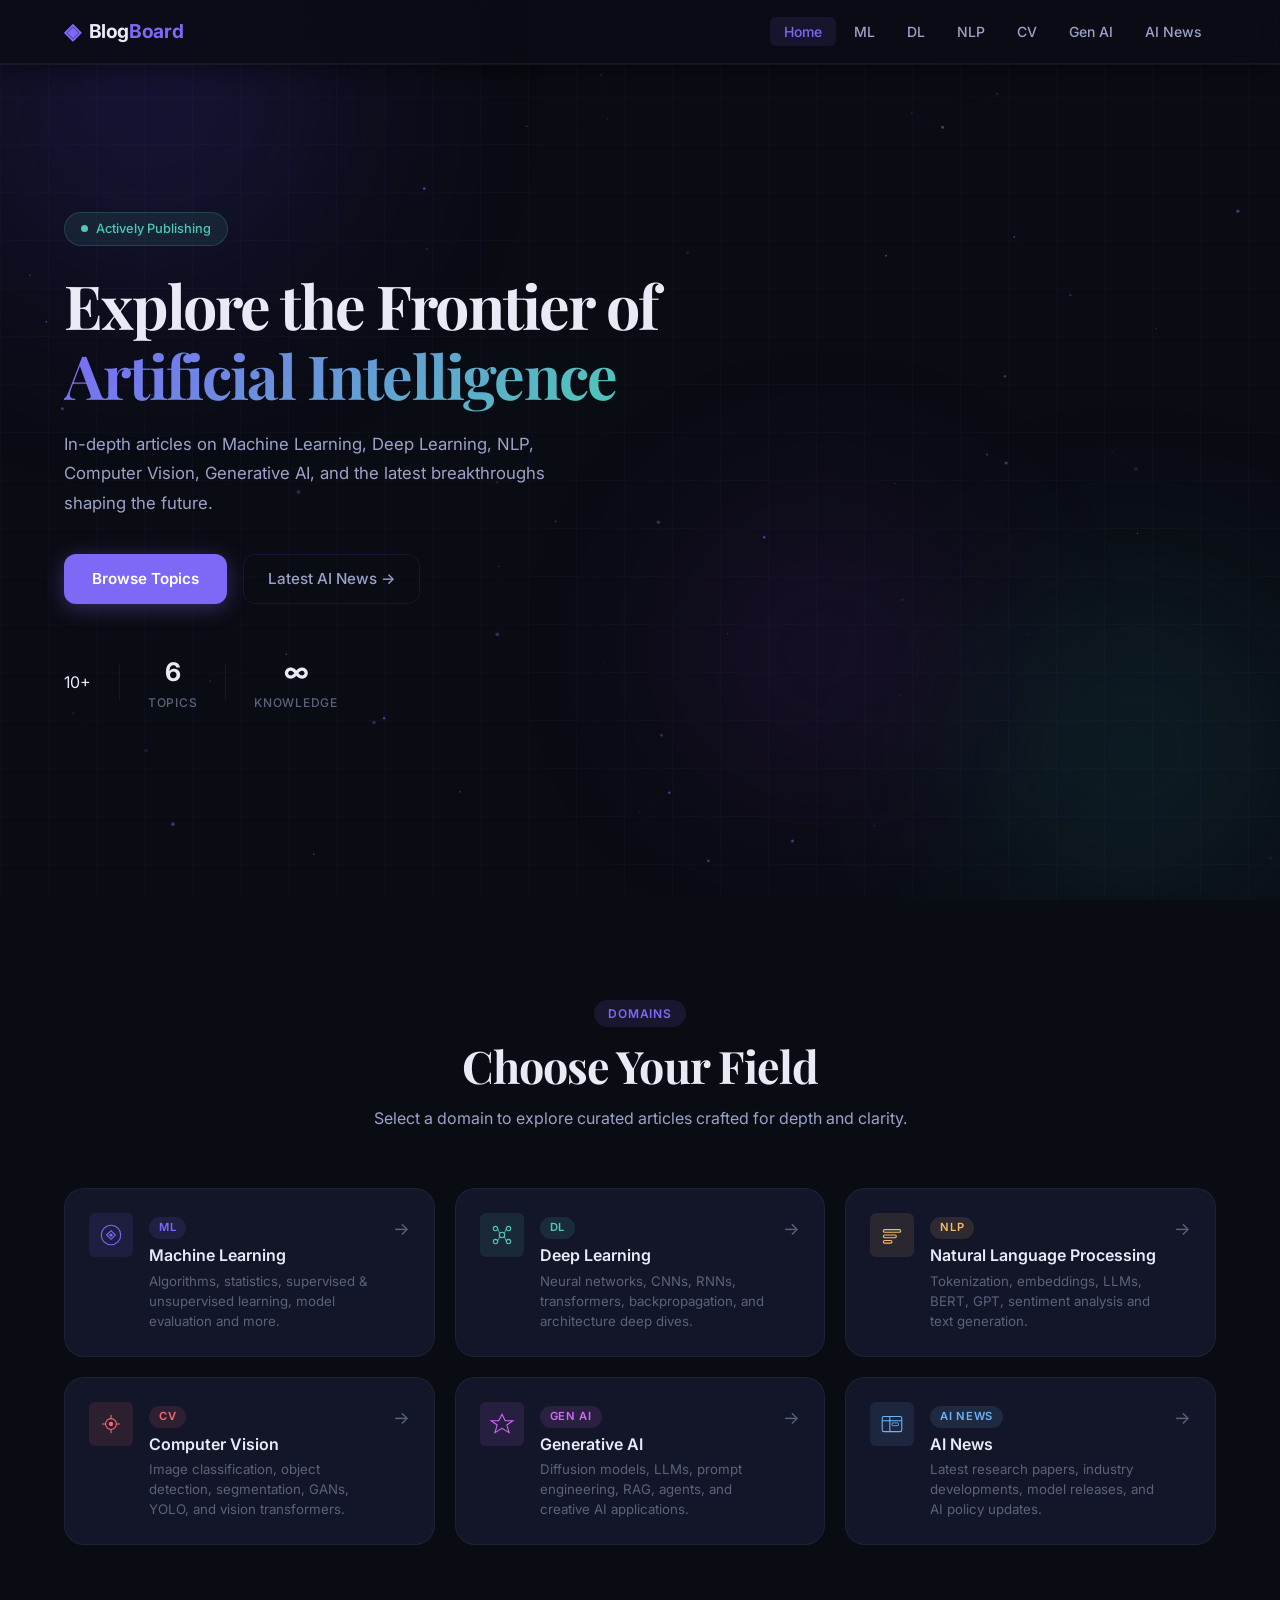
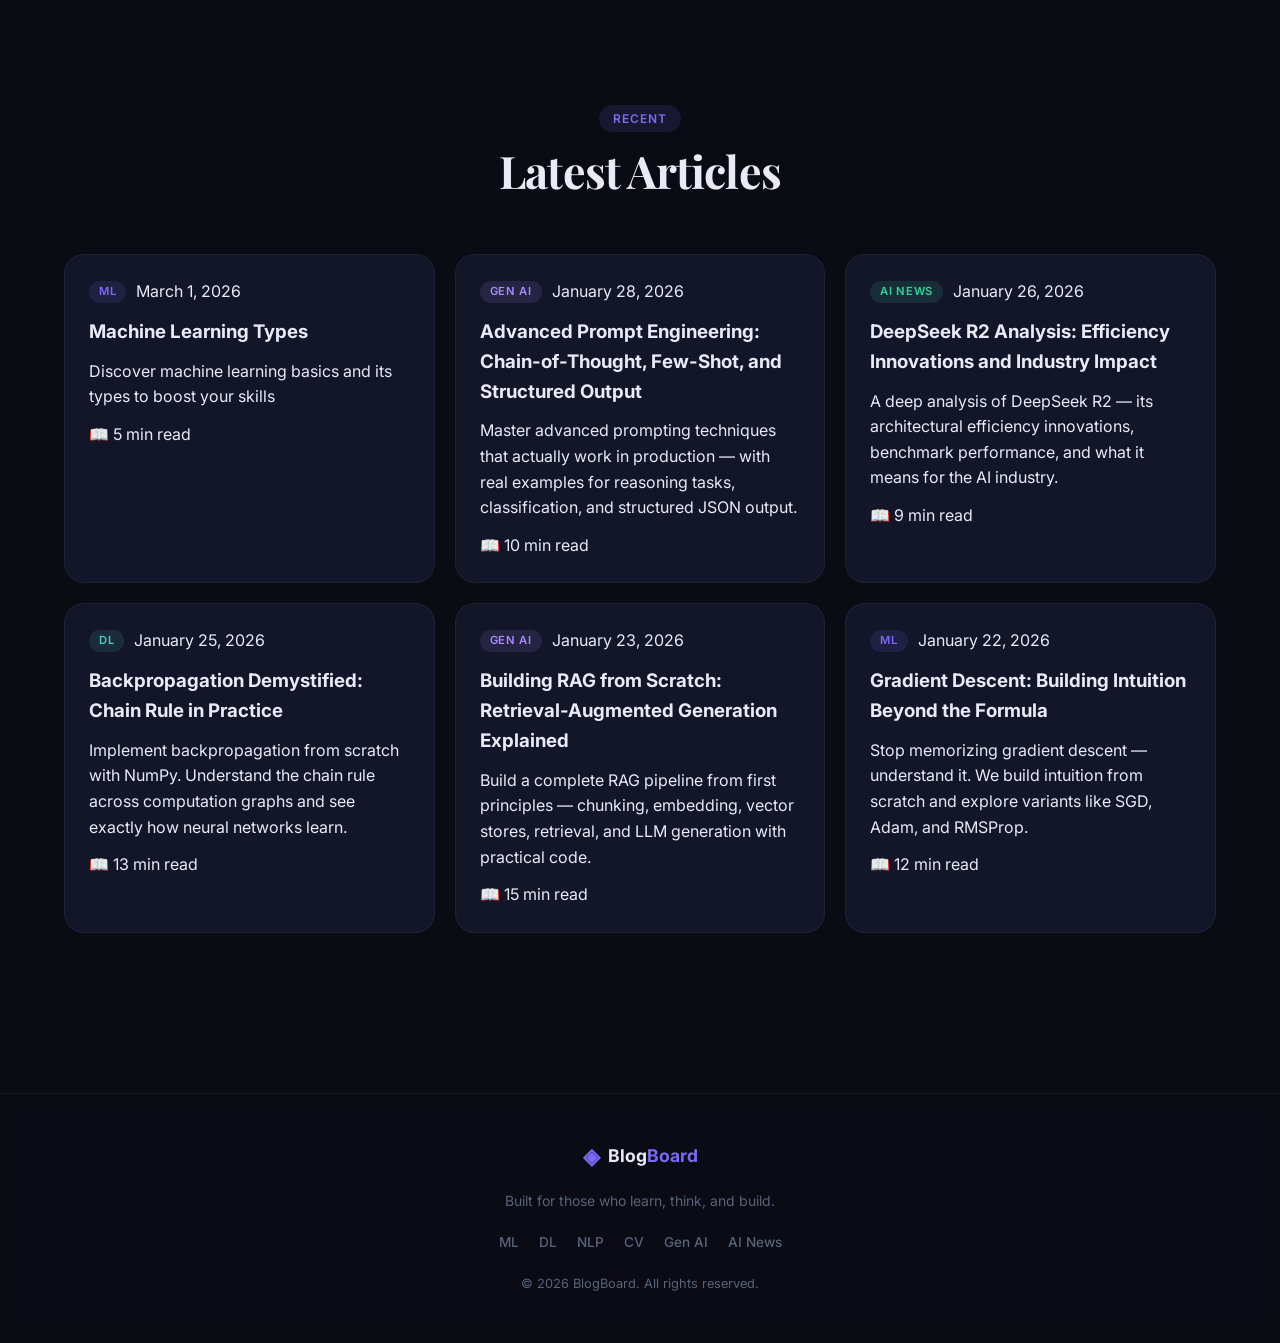
==== frontend/index.html @ 95d6a662 "Merge master into main" ====
<!DOCTYPE html>
<html lang="en">

<head>
  <meta charset="UTF-8" />
  <meta name="viewport" content="width=device-width, initial-scale=1.0" />
  <title>BlogBoard — AI & ML Insights</title>
  <meta name="description"
    content="A professional blog exploring Machine Learning, Deep Learning, NLP, Computer Vision, Generative AI, and the latest AI News." />
  <link rel="preconnect" href="https://fonts.googleapis.com" />
  <link rel="preconnect" href="https://fonts.gstatic.com" crossorigin />
  <link
    href="https://fonts.googleapis.com/css2?family=Inter:wght@300;400;500;600;700&family=Fira+Code:wght@400;500&family=Playfair+Display:wght@700;800&display=swap"
    rel="stylesheet" />
  <link rel="stylesheet" href="css/main.css" />
  <link rel="stylesheet" href="css/home.css" />
</head>

<body>
  <!-- Ambient Background -->
  <div class="ambient-bg">
    <div class="orb orb-1"></div>
    <div class="orb orb-2"></div>
    <div class="orb orb-3"></div>
    <div class="grid-overlay"></div>
    <canvas id="particleCanvas"></canvas>
  </div>

  <!-- Navigation -->
  <nav class="navbar" id="navbar">
    <div class="nav-inner">
      <a href="index.html" class="nav-logo">
        <span class="logo-icon">◈</span>
        <span class="logo-text">Blog<span class="logo-accent">Board</span></span>
      </a>
      <ul class="nav-links" id="navLinks">
        <li><a href="index.html" class="nav-link active">Home</a></li>
        <li><a href="category.html#cat=ml" class="nav-link">ML</a></li>
        <li><a href="category.html#cat=dl" class="nav-link">DL</a></li>
        <li><a href="category.html#cat=nlp" class="nav-link">NLP</a></li>
        <li><a href="category.html#cat=cv" class="nav-link">CV</a></li>
        <li><a href="category.html#cat=genai" class="nav-link">Gen AI</a></li>
        <li><a href="category.html#cat=ainews" class="nav-link">AI News</a></li>
      </ul>
      <button class="hamburger" id="hamburger" aria-label="Menu">
        <span></span><span></span><span></span>
      </button>
    </div>
  </nav>

  <!-- Hero Section -->
  <section class="hero">
    <div class="hero-content">
      <div class="hero-badge">
        <span class="pulse-dot"></span>
        <span>Actively Publishing</span>
      </div>
      <h1 class="hero-title">
        Explore the Frontier of
        <span class="gradient-text">Artificial Intelligence</span>
      </h1>
      <p class="hero-sub">
        In-depth articles on Machine Learning, Deep Learning, NLP, Computer Vision,
        Generative AI, and the latest breakthroughs shaping the future.
      </p>
      <div class="hero-cta">
        <a href="#categories" class="btn-primary">Browse Topics</a>
        <a href="category.html#cat=ainews" class="btn-ghost">Latest AI News →</a>
      </div>
      <div class="hero-stats">
        <div class="stat" id="totalBlogs">
          <span class="stat-num" data-target="0">0</span>
          <span class="stat-label">Articles</span>
        </div>
        <div class="stat-divider"></div>
        <div class="stat">
          <span class="stat-num">6</span>
          <span class="stat-label">Topics</span>
        </div>
        <div class="stat-divider"></div>
        <div class="stat">
          <span class="stat-num">∞</span>
          <span class="stat-label">Knowledge</span>
        </div>
      </div>
    </div>
    <div class="hero-visual">
      <div class="neural-net" id="neuralNet"></div>
    </div>
  </section>

  <!-- Categories Section -->
  <section class="categories-section" id="categories">
    <div class="section-header">
      <span class="section-tag">Domains</span>
      <h2 class="section-title">Choose Your Field</h2>
      <p class="section-sub">Select a domain to explore curated articles crafted for depth and clarity.</p>
    </div>
    <div class="categories-grid">
      <a href="category.html#cat=ml" class="cat-card" data-cat="ml">
        <div class="cat-icon-wrap">
          <svg viewBox="0 0 48 48" fill="none" class="cat-icon">
            <circle cx="24" cy="24" r="18" stroke="currentColor" stroke-width="2" />
            <path d="M16 24 L24 16 L32 24 L24 32 Z" stroke="currentColor" stroke-width="2" fill="none" />
            <circle cx="24" cy="24" r="3" fill="currentColor" />
          </svg>
        </div>
        <div class="cat-content">
          <span class="cat-tag">ML</span>
          <h3 class="cat-title">Machine Learning</h3>
          <p class="cat-desc">Algorithms, statistics, supervised & unsupervised learning, model evaluation and more.</p>
        </div>
        <div class="cat-arrow">→</div>
        <div class="cat-glow"></div>
      </a>

      <a href="category.html#cat=dl" class="cat-card" data-cat="dl">
        <div class="cat-icon-wrap">
          <svg viewBox="0 0 48 48" fill="none" class="cat-icon">
            <circle cx="12" cy="12" r="4" stroke="currentColor" stroke-width="2" />
            <circle cx="36" cy="12" r="4" stroke="currentColor" stroke-width="2" />
            <circle cx="12" cy="36" r="4" stroke="currentColor" stroke-width="2" />
            <circle cx="36" cy="36" r="4" stroke="currentColor" stroke-width="2" />
            <circle cx="24" cy="24" r="5" stroke="currentColor" stroke-width="2" />
            <line x1="16" y1="12" x2="20" y2="22" stroke="currentColor" stroke-width="1.5" />
            <line x1="32" y1="12" x2="28" y2="22" stroke="currentColor" stroke-width="1.5" />
            <line x1="16" y1="36" x2="20" y2="26" stroke="currentColor" stroke-width="1.5" />
            <line x1="32" y1="36" x2="28" y2="26" stroke="currentColor" stroke-width="1.5" />
          </svg>
        </div>
        <div class="cat-content">
          <span class="cat-tag">DL</span>
          <h3 class="cat-title">Deep Learning</h3>
          <p class="cat-desc">Neural networks, CNNs, RNNs, transformers, backpropagation, and architecture deep dives.
          </p>
        </div>
        <div class="cat-arrow">→</div>
        <div class="cat-glow"></div>
      </a>

      <a href="category.html#cat=nlp" class="cat-card" data-cat="nlp">
        <div class="cat-icon-wrap">
          <svg viewBox="0 0 48 48" fill="none" class="cat-icon">
            <rect x="8" y="14" width="32" height="5" rx="2.5" stroke="currentColor" stroke-width="2" />
            <rect x="8" y="24" width="24" height="5" rx="2.5" stroke="currentColor" stroke-width="2" />
            <rect x="8" y="34" width="16" height="5" rx="2.5" stroke="currentColor" stroke-width="2" />
          </svg>
        </div>
        <div class="cat-content">
          <span class="cat-tag">NLP</span>
          <h3 class="cat-title">Natural Language Processing</h3>
          <p class="cat-desc">Tokenization, embeddings, LLMs, BERT, GPT, sentiment analysis and text generation.</p>
        </div>
        <div class="cat-arrow">→</div>
        <div class="cat-glow"></div>
      </a>

      <a href="category.html#cat=cv" class="cat-card" data-cat="cv">
        <div class="cat-icon-wrap">
          <svg viewBox="0 0 48 48" fill="none" class="cat-icon">
            <circle cx="24" cy="24" r="10" stroke="currentColor" stroke-width="2" />
            <circle cx="24" cy="24" r="4" fill="currentColor" />
            <path d="M24 8 L24 14 M24 34 L24 40 M8 24 L14 24 M34 24 L40 24" stroke="currentColor" stroke-width="2"
              stroke-linecap="round" />
          </svg>
        </div>
        <div class="cat-content">
          <span class="cat-tag">CV</span>
          <h3 class="cat-title">Computer Vision</h3>
          <p class="cat-desc">Image classification, object detection, segmentation, GANs, YOLO, and vision transformers.
          </p>
        </div>
        <div class="cat-arrow">→</div>
        <div class="cat-glow"></div>
      </a>

      <a href="category.html#cat=genai" class="cat-card" data-cat="genai">
        <div class="cat-icon-wrap">
          <svg viewBox="0 0 48 48" fill="none" class="cat-icon">
            <path d="M24 6 L30 18 L44 18 L33 26 L37 40 L24 32 L11 40 L15 26 L4 18 L18 18 Z" stroke="currentColor"
              stroke-width="2" fill="none" />
          </svg>
        </div>
        <div class="cat-content">
          <span class="cat-tag">Gen AI</span>
          <h3 class="cat-title">Generative AI</h3>
          <p class="cat-desc">Diffusion models, LLMs, prompt engineering, RAG, agents, and creative AI applications.</p>
        </div>
        <div class="cat-arrow">→</div>
        <div class="cat-glow"></div>
      </a>

      <a href="category.html#cat=ainews" class="cat-card" data-cat="ainews">
        <div class="cat-icon-wrap">
          <svg viewBox="0 0 48 48" fill="none" class="cat-icon">
            <rect x="6" y="10" width="36" height="28" rx="3" stroke="currentColor" stroke-width="2" />
            <line x1="6" y1="18" x2="42" y2="18" stroke="currentColor" stroke-width="2" />
            <line x1="20" y1="10" x2="20" y2="38" stroke="currentColor" stroke-width="2" />
            <rect x="24" y="22" width="12" height="5" rx="1" stroke="currentColor" stroke-width="1.5" />
          </svg>
        </div>
        <div class="cat-content">
          <span class="cat-tag">AI News</span>
          <h3 class="cat-title">AI News</h3>
          <p class="cat-desc">Latest research papers, industry developments, model releases, and AI policy updates.</p>
        </div>
        <div class="cat-arrow">→</div>
        <div class="cat-glow"></div>
      </a>
    </div>
  </section>

  <!-- Recent Posts Section -->
  <section class="recent-section">
    <div class="section-header">
      <span class="section-tag">Recent</span>
      <h2 class="section-title">Latest Articles</h2>
    </div>
    <div class="recent-grid" id="recentPosts">
      <div class="loading-spinner">
        <div class="spinner"></div>
        <p>Loading posts…</p>
      </div>
    </div>
  </section>

  <!-- Footer -->
  <footer class="footer">
    <div class="footer-inner">
      <div class="footer-logo">
        <span class="logo-icon">◈</span>
        <span class="logo-text">Blog<span class="logo-accent">Board</span></span>
      </div>
      <p class="footer-sub">Built for those who learn, think, and build.</p>
      <div class="footer-cats">
        <a href="category.html#cat=ml">ML</a>
        <a href="category.html#cat=dl">DL</a>
        <a href="category.html#cat=nlp">NLP</a>
        <a href="category.html#cat=cv">CV</a>
        <a href="category.html#cat=genai">Gen AI</a>
        <a href="category.html#cat=ainews">AI News</a>
      </div>
      <p class="footer-copy">© 2026 BlogBoard. All rights reserved.</p>
    </div>
  </footer>

  <script src="js/blogs-data.js"></script>
  <script src="js/home.js"></script>
</body>

</html>
---- frontend/css/main.css ----
/* ===================================================
   MAIN.CSS — Shared design system for BlogBoard
   Theme: Deep Midnight — Studying & Reading Optimized
   =================================================== */

:root {
  /* Core Palette — Low-blue, eye-comfortable dark */
  --bg-deep: #0a0c14;
  --bg-surface: #0f1120;
  --bg-card: #131629;
  --bg-card-hover: #181d35;
  --bg-elevated: #1c2240;

  /* Accent Colors */
  --accent-primary: #7c6af7;
  --accent-primary-glow: rgba(124, 106, 247, 0.25);
  --accent-secondary: #4fc8b8;
  --accent-tertiary: #f7b96a;
  --accent-danger: #f76a6a;

  /* Text */
  --text-primary: #e8eaf6;
  --text-secondary: #9ba3c9;
  --text-muted: #5a637a;
  --text-accent: #a89cf7;

  /* Category Accent Colors */
  --cat-ml: #7c6af7;
  --cat-dl: #4fc8b8;
  --cat-nlp: #f7b96a;
  --cat-cv: #f76a6a;
  --cat-genai: #d06af7;
  --cat-ainews: #6ab4f7;

  /* Borders */
  --border: rgba(124, 106, 247, 0.12);
  --border-hover: rgba(124, 106, 247, 0.35);
  --border-card: rgba(255, 255, 255, 0.05);

  /* Typography */
  --font-sans: 'Inter', -apple-system, sans-serif;
  --font-serif: 'Playfair Display', Georgia, serif;
  --font-mono: 'Fira Code', 'Courier New', monospace;

  /* Spacing */
  --nav-height: 64px;
  --max-width: 1200px;
  --radius-sm: 6px;
  --radius-md: 12px;
  --radius-lg: 20px;
  --radius-xl: 28px;

  /* Shadows */
  --shadow-card: 0 4px 24px rgba(0,0,0,0.4), 0 1px 4px rgba(0,0,0,0.2);
  --shadow-glow: 0 0 40px rgba(124, 106, 247, 0.15);
  --shadow-nav: 0 1px 0 rgba(255,255,255,0.05), 0 4px 24px rgba(0,0,0,0.5);

  /* Transitions */
  --trans-fast: 0.15s ease;
  --trans-base: 0.25s ease;
  --trans-slow: 0.4s cubic-bezier(0.4, 0, 0.2, 1);
}

/* ── Reset & Base ── */
*, *::before, *::after {
  box-sizing: border-box;
  margin: 0;
  padding: 0;
}

html {
  scroll-behavior: smooth;
  font-size: 16px;
}

body {
  background: var(--bg-deep);
  color: var(--text-primary);
  font-family: var(--font-sans);
  line-height: 1.6;
  min-height: 100vh;
  overflow-x: hidden;
  -webkit-font-smoothing: antialiased;
}

a {
  color: inherit;
  text-decoration: none;
}

img {
  max-width: 100%;
  display: block;
}

/* ── Ambient Background ── */
.ambient-bg {
  position: fixed;
  inset: 0;
  z-index: 0;
  pointer-events: none;
  overflow: hidden;
}

.orb {
  position: absolute;
  border-radius: 50%;
  filter: blur(80px);
  opacity: 0.35;
  animation: orbDrift 20s ease-in-out infinite;
}

.orb-1 {
  width: 600px;
  height: 600px;
  background: radial-gradient(circle, #3b2a8f 0%, transparent 70%);
  top: -200px;
  left: -150px;
  animation-delay: 0s;
}

.orb-2 {
  width: 500px;
  height: 500px;
  background: radial-gradient(circle, #1a5555 0%, transparent 70%);
  bottom: -100px;
  right: -100px;
  animation-delay: -7s;
}

.orb-3 {
  width: 400px;
  height: 400px;
  background: radial-gradient(circle, #4a1a6e 0%, transparent 70%);
  top: 50%;
  right: 20%;
  animation-delay: -14s;
}

@keyframes orbDrift {
  0%, 100% { transform: translate(0, 0) scale(1); }
  33% { transform: translate(30px, -30px) scale(1.05); }
  66% { transform: translate(-20px, 20px) scale(0.95); }
}

.grid-overlay {
  position: absolute;
  inset: 0;
  background-image:
    linear-gradient(rgba(124, 106, 247, 0.03) 1px, transparent 1px),
    linear-gradient(90deg, rgba(124, 106, 247, 0.03) 1px, transparent 1px);
  background-size: 48px 48px;
}

#particleCanvas {
  position: absolute;
  inset: 0;
  width: 100%;
  height: 100%;
}

/* ── Navigation ── */
.navbar {
  position: fixed;
  top: 0;
  left: 0;
  right: 0;
  z-index: 1000;
  height: var(--nav-height);
  background: rgba(10, 12, 20, 0.8);
  backdrop-filter: blur(20px);
  -webkit-backdrop-filter: blur(20px);
  border-bottom: 1px solid var(--border-card);
  box-shadow: var(--shadow-nav);
  transition: background var(--trans-base);
}

.navbar.scrolled {
  background: rgba(10, 12, 20, 0.95);
}

.nav-inner {
  max-width: var(--max-width);
  margin: 0 auto;
  padding: 0 24px;
  height: 100%;
  display: flex;
  align-items: center;
  justify-content: space-between;
  gap: 24px;
}

.nav-logo {
  display: flex;
  align-items: center;
  gap: 8px;
  font-weight: 700;
  font-size: 1.2rem;
  letter-spacing: -0.02em;
  flex-shrink: 0;
}

.logo-icon {
  color: var(--accent-primary);
  font-size: 1.4rem;
  line-height: 1;
}

.logo-text {
  color: var(--text-primary);
}

.logo-accent {
  color: var(--accent-primary);
}

.nav-links {
  display: flex;
  list-style: none;
  gap: 4px;
  align-items: center;
}

.nav-link {
  padding: 6px 14px;
  border-radius: var(--radius-sm);
  font-size: 0.875rem;
  font-weight: 500;
  color: var(--text-secondary);
  transition: color var(--trans-fast), background var(--trans-fast);
}

.nav-link:hover,
.nav-link.active {
  color: var(--text-primary);
  background: rgba(124, 106, 247, 0.1);
}

.nav-link.active {
  color: var(--accent-primary);
}

/* Hamburger */
.hamburger {
  display: none;
  flex-direction: column;
  gap: 5px;
  background: none;
  border: none;
  cursor: pointer;
  padding: 4px;
}

.hamburger span {
  display: block;
  width: 22px;
  height: 2px;
  background: var(--text-secondary);
  border-radius: 2px;
  transition: all var(--trans-base);
}

/* ── Buttons ── */
.btn-primary {
  display: inline-flex;
  align-items: center;
  gap: 8px;
  padding: 12px 28px;
  background: var(--accent-primary);
  color: white;
  font-weight: 600;
  font-size: 0.95rem;
  border-radius: var(--radius-md);
  border: none;
  cursor: pointer;
  transition: background var(--trans-fast), transform var(--trans-fast), box-shadow var(--trans-fast);
  box-shadow: 0 4px 20px rgba(124, 106, 247, 0.35);
}

.btn-primary:hover {
  background: #9178ff;
  transform: translateY(-1px);
  box-shadow: 0 8px 28px rgba(124, 106, 247, 0.45);
}

.btn-ghost {
  display: inline-flex;
  align-items: center;
  gap: 6px;
  padding: 12px 24px;
  background: transparent;
  color: var(--text-secondary);
  font-weight: 500;
  font-size: 0.95rem;
  border-radius: var(--radius-md);
  border: 1px solid var(--border);
  cursor: pointer;
  transition: color var(--trans-fast), border-color var(--trans-fast), background var(--trans-fast);
}

.btn-ghost:hover {
  color: var(--text-primary);
  border-color: var(--border-hover);
  background: rgba(124, 106, 247, 0.06);
}

.btn-ghost-sm {
  display: inline-flex;
  align-items: center;
  gap: 6px;
  padding: 8px 18px;
  background: transparent;
  color: var(--text-secondary);
  font-weight: 500;
  font-size: 0.85rem;
  border-radius: var(--radius-sm);
  border: 1px solid var(--border);
  cursor: pointer;
  transition: all var(--trans-fast);
}

.btn-ghost-sm:hover {
  color: var(--accent-primary);
  border-color: var(--border-hover);
}

/* ── Section Shared ── */
.section-header {
  text-align: center;
  margin-bottom: 56px;
}

.section-tag {
  display: inline-block;
  padding: 4px 14px;
  background: rgba(124, 106, 247, 0.12);
  color: var(--accent-primary);
  border-radius: 999px;
  font-size: 0.75rem;
  font-weight: 600;
  letter-spacing: 0.08em;
  text-transform: uppercase;
  margin-bottom: 12px;
}

.section-title {
  font-family: var(--font-serif);
  font-size: clamp(2rem, 4vw, 2.8rem);
  color: var(--text-primary);
  line-height: 1.2;
  letter-spacing: -0.02em;
  margin-bottom: 12px;
}

.section-sub {
  font-size: 1rem;
  color: var(--text-secondary);
  max-width: 560px;
  margin: 0 auto;
  line-height: 1.7;
}

/* ── Gradient Text ── */
.gradient-text {
  background: linear-gradient(135deg, var(--accent-primary), var(--accent-secondary));
  -webkit-background-clip: text;
  -webkit-text-fill-color: transparent;
  background-clip: text;
}

/* ── Loading Spinner ── */
.loading-spinner {
  display: flex;
  flex-direction: column;
  align-items: center;
  gap: 16px;
  padding: 60px 20px;
  color: var(--text-muted);
  font-size: 0.9rem;
}

.spinner {
  width: 36px;
  height: 36px;
  border: 3px solid rgba(124, 106, 247, 0.15);
  border-top-color: var(--accent-primary);
  border-radius: 50%;
  animation: spin 0.8s linear infinite;
}

@keyframes spin {
  to { transform: rotate(360deg); }
}

/* ── Footer ── */
.footer {
  position: relative;
  z-index: 10;
  margin-top: 80px;
  border-top: 1px solid var(--border-card);
  background: rgba(10, 12, 20, 0.8);
  backdrop-filter: blur(12px);
}

.footer-inner {
  max-width: var(--max-width);
  margin: 0 auto;
  padding: 48px 24px;
  display: flex;
  flex-direction: column;
  align-items: center;
  gap: 20px;
  text-align: center;
}

.footer-logo {
  display: flex;
  align-items: center;
  gap: 8px;
  font-weight: 700;
  font-size: 1.1rem;
}

.footer-sub {
  color: var(--text-muted);
  font-size: 0.875rem;
}

.footer-cats {
  display: flex;
  gap: 20px;
  flex-wrap: wrap;
  justify-content: center;
}

.footer-cats a {
  color: var(--text-muted);
  font-size: 0.85rem;
  font-weight: 500;
  transition: color var(--trans-fast);
}

.footer-cats a:hover {
  color: var(--accent-primary);
}

.footer-copy {
  color: var(--text-muted);
  font-size: 0.8rem;
}

/* ── Category Color Accents ── */
.accent-ml { --cat-color: var(--cat-ml); }
.accent-dl { --cat-color: var(--cat-dl); }
.accent-nlp { --cat-color: var(--cat-nlp); }
.accent-cv { --cat-color: var(--cat-cv); }
.accent-genai { --cat-color: var(--cat-genai); }
.accent-ainews { --cat-color: var(--cat-ainews); }

/* ── Utility ── */
.hidden { display: none !important; }

/* ── Responsive ── */
@media (max-width: 768px) {
  .nav-links {
    display: none;
    position: fixed;
    top: var(--nav-height);
    left: 0;
    right: 0;
    background: rgba(10, 12, 20, 0.98);
    backdrop-filter: blur(20px);
    flex-direction: column;
    padding: 20px 24px;
    gap: 4px;
    border-bottom: 1px solid var(--border-card);
  }

  .nav-links.open {
    display: flex;
  }

  .nav-link {
    padding: 10px 14px;
    width: 100%;
  }

  .hamburger {
    display: flex;
  }

  .hamburger.open span:nth-child(1) { transform: rotate(45deg) translate(5px, 5px); }
  .hamburger.open span:nth-child(2) { opacity: 0; }
  .hamburger.open span:nth-child(3) { transform: rotate(-45deg) translate(5px, -5px); }
}
---- frontend/css/home.css ----
/* ===================================================
   HOME.CSS — Home page specific styles
   =================================================== */

/* ── Hero ── */
.hero {
    position: relative;
    z-index: 10;
    min-height: 100vh;
    display: flex;
    align-items: center;
    padding: calc(var(--nav-height) + 40px) 24px 80px;
    max-width: var(--max-width);
    margin: 0 auto;
    gap: 60px;
}

.hero-content {
    flex: 1;
    max-width: 620px;
}

.hero-badge {
    display: inline-flex;
    align-items: center;
    gap: 8px;
    padding: 6px 16px;
    background: rgba(79, 200, 184, 0.1);
    border: 1px solid rgba(79, 200, 184, 0.2);
    border-radius: 999px;
    font-size: 0.8rem;
    font-weight: 500;
    color: var(--accent-secondary);
    margin-bottom: 24px;
}

.pulse-dot {
    width: 7px;
    height: 7px;
    background: var(--accent-secondary);
    border-radius: 50%;
    animation: pulse 2s ease-in-out infinite;
}

@keyframes pulse {

    0%,
    100% {
        transform: scale(1);
        opacity: 1;
    }

    50% {
        transform: scale(1.4);
        opacity: 0.5;
    }
}

.hero-title {
    font-family: var(--font-serif);
    font-size: clamp(2.4rem, 5vw, 3.8rem);
    line-height: 1.15;
    letter-spacing: -0.03em;
    color: var(--text-primary);
    margin-bottom: 20px;
}

.hero-sub {
    font-size: 1.05rem;
    color: var(--text-secondary);
    line-height: 1.75;
    margin-bottom: 36px;
    max-width: 520px;
}

.hero-cta {
    display: flex;
    gap: 16px;
    flex-wrap: wrap;
    margin-bottom: 48px;
}

.hero-stats {
    display: flex;
    align-items: center;
    gap: 28px;
}

.stat {
    display: flex;
    flex-direction: column;
    align-items: center;
}

.stat-num {
    font-size: 1.6rem;
    font-weight: 700;
    color: var(--text-primary);
    letter-spacing: -0.03em;
}

.stat-label {
    font-size: 0.75rem;
    color: var(--text-muted);
    text-transform: uppercase;
    letter-spacing: 0.06em;
    font-weight: 500;
}

.stat-divider {
    width: 1px;
    height: 36px;
    background: var(--border-card);
}

/* ── Neural Net Visual ── */
.hero-visual {
    flex: 0 0 auto;
    width: 420px;
    height: 420px;
    position: relative;
}

.neural-net {
    width: 100%;
    height: 100%;
}

.neural-net svg {
    width: 100%;
    height: 100%;
    overflow: visible;
}

/* ── Categories Section ── */
.categories-section {
    position: relative;
    z-index: 10;
    padding: 100px 24px;
    max-width: var(--max-width);
    margin: 0 auto;
}

.categories-grid {
    display: grid;
    grid-template-columns: repeat(3, 1fr);
    gap: 20px;
}

.cat-card {
    position: relative;
    display: flex;
    align-items: flex-start;
    gap: 16px;
    padding: 24px;
    background: var(--bg-card);
    border: 1px solid var(--border-card);
    border-radius: var(--radius-lg);
    cursor: pointer;
    transition: all var(--trans-slow);
    overflow: hidden;
    text-decoration: none;
    color: inherit;
}

.cat-card::before {
    content: '';
    position: absolute;
    inset: 0;
    background: linear-gradient(135deg, rgba(124, 106, 247, 0.04), transparent);
    opacity: 0;
    transition: opacity var(--trans-base);
}

.cat-card:hover {
    border-color: var(--border-hover);
    transform: translateY(-4px);
    box-shadow: var(--shadow-card), var(--shadow-glow);
    background: var(--bg-card-hover);
}

.cat-card:hover::before {
    opacity: 1;
}

.cat-card[data-cat="ml"]:hover {
    border-color: rgba(124, 106, 247, 0.4);
}

.cat-card[data-cat="dl"]:hover {
    border-color: rgba(79, 200, 184, 0.4);
}

.cat-card[data-cat="nlp"]:hover {
    border-color: rgba(247, 185, 106, 0.4);
}

.cat-card[data-cat="cv"]:hover {
    border-color: rgba(247, 106, 106, 0.4);
}

.cat-card[data-cat="genai"]:hover {
    border-color: rgba(208, 106, 247, 0.4);
}

.cat-card[data-cat="ainews"]:hover {
    border-color: rgba(106, 180, 247, 0.4);
}

.cat-icon-wrap {
    flex-shrink: 0;
    width: 44px;
    height: 44px;
    display: flex;
    align-items: center;
    justify-content: center;
    background: rgba(124, 106, 247, 0.1);
    border-radius: var(--radius-sm);
    color: var(--accent-primary);
    transition: background var(--trans-base);
}

.cat-card[data-cat="dl"] .cat-icon-wrap {
    background: rgba(79, 200, 184, 0.1);
    color: var(--cat-dl);
}

.cat-card[data-cat="nlp"] .cat-icon-wrap {
    background: rgba(247, 185, 106, 0.1);
    color: var(--cat-nlp);
}

.cat-card[data-cat="cv"] .cat-icon-wrap {
    background: rgba(247, 106, 106, 0.1);
    color: var(--cat-cv);
}

.cat-card[data-cat="genai"] .cat-icon-wrap {
    background: rgba(208, 106, 247, 0.1);
    color: var(--cat-genai);
}

.cat-card[data-cat="ainews"] .cat-icon-wrap {
    background: rgba(106, 180, 247, 0.1);
    color: var(--cat-ainews);
}

.cat-icon {
    width: 26px;
    height: 26px;
}

.cat-content {
    flex: 1;
    min-width: 0;
}

.cat-tag {
    display: inline-block;
    padding: 2px 10px;
    background: rgba(124, 106, 247, 0.12);
    color: var(--accent-primary);
    border-radius: 999px;
    font-size: 0.7rem;
    font-weight: 600;
    letter-spacing: 0.06em;
    text-transform: uppercase;
    margin-bottom: 6px;
}

.cat-card[data-cat="dl"] .cat-tag {
    background: rgba(79, 200, 184, 0.12);
    color: var(--cat-dl);
}

.cat-card[data-cat="nlp"] .cat-tag {
    background: rgba(247, 185, 106, 0.12);
    color: var(--cat-nlp);
}

.cat-card[data-cat="cv"] .cat-tag {
    background: rgba(247, 106, 106, 0.12);
    color: var(--cat-cv);
}

.cat-card[data-cat="genai"] .cat-tag {
    background: rgba(208, 106, 247, 0.12);
    color: var(--cat-genai);
}

.cat-card[data-cat="ainews"] .cat-tag {
    background: rgba(106, 180, 247, 0.12);
    color: var(--cat-ainews);
}

.cat-title {
    font-size: 1rem;
    font-weight: 600;
    color: var(--text-primary);
    margin-bottom: 6px;
    line-height: 1.3;
}

.cat-desc {
    font-size: 0.83rem;
    color: var(--text-muted);
    line-height: 1.5;
}

.cat-arrow {
    color: var(--text-muted);
    font-size: 1.1rem;
    transition: transform var(--trans-base), color var(--trans-base);
    flex-shrink: 0;
    margin-top: 2px;
}

.cat-card:hover .cat-arrow {
    transform: translateX(4px);
    color: var(--accent-primary);
}

.cat-glow {
    position: absolute;
    inset: 0;
    border-radius: inherit;
    pointer-events: none;
    background: radial-gradient(circle at 80% 50%, rgba(124, 106, 247, 0.06), transparent 60%);
    opacity: 0;
    transition: opacity var(--trans-base);
}

.cat-card:hover .cat-glow {
    opacity: 1;
}

/* ── Recent Section ── */
.recent-section {
    position: relative;
    z-index: 10;
    padding: 60px 24px 80px;
    max-width: var(--max-width);
    margin: 0 auto;
}

.recent-grid {
    display: grid;
    grid-template-columns: repeat(auto-fill, minmax(320px, 1fr));
    gap: 20px;
}

.recent-card {
    background: var(--bg-card);
    border: 1px solid var(--border-card);
    border-radius: var(--radius-lg);
    padding: 24px;
    transition: all var(--trans-slow);
    display: flex;
    flex-direction: column;
    gap: 12px;
    cursor: pointer;
    text-decoration: none;
    color: inherit;
}

.recent-card:hover {
    border-color: var(--border-hover);
    transform: translateY(-3px);
    box-shadow: var(--shadow-card);
    background: var(--bg-card-hover);
}

.recent-card-meta {
    display: flex;
    align-items: center;
    gap: 10px;
}

.recent-cat-badge {
    padding: 2px 10px;
    border-radius: 999px;
    font-size: 0.7rem;
    font-weight: 600;
    text-transform: uppercase;
    letter-spacing: 0.06em;
}

.recent-card-date {
    font-size: 0.8rem;
    color: var(--text-muted);
}

.recent-card-title {
    font-size: 1rem;
    font-weight: 600;
    color: var(--text-primary);
    line-height: 1.4;
    transition: color var(--trans-fast);
}

.recent-card:hover .recent-card-title {
    color: var(--accent-primary);
}

.recent-card-desc {
    font-size: 0.85rem;
    color: var(--text-secondary);
    line-height: 1.6;
    flex: 1;
    display: -webkit-box;
    -webkit-line-clamp: 2;
    -webkit-box-orient: vertical;
    overflow: hidden;
}

.recent-card-read {
    font-size: 0.8rem;
    color: var(--text-muted);
    font-weight: 500;
}

/* ── Responsive ── */
@media (max-width: 1024px) {
    .hero {
        flex-direction: column;
        text-align: center;
        min-height: auto;
        padding-top: calc(var(--nav-height) + 60px);
    }

    .hero-content {
        max-width: 100%;
    }

    .hero-cta {
        justify-content: center;
    }

    .hero-stats {
        justify-content: center;
    }

    .hero-visual {
        width: 300px;
        height: 300px;
    }

    .categories-grid {
        grid-template-columns: repeat(2, 1fr);
    }
}

@media (max-width: 640px) {
    .categories-grid {
        grid-template-columns: 1fr;
    }

    .hero-visual {
        width: 240px;
        height: 240px;
    }

    .hero-title {
        font-size: 2rem;
    }
}
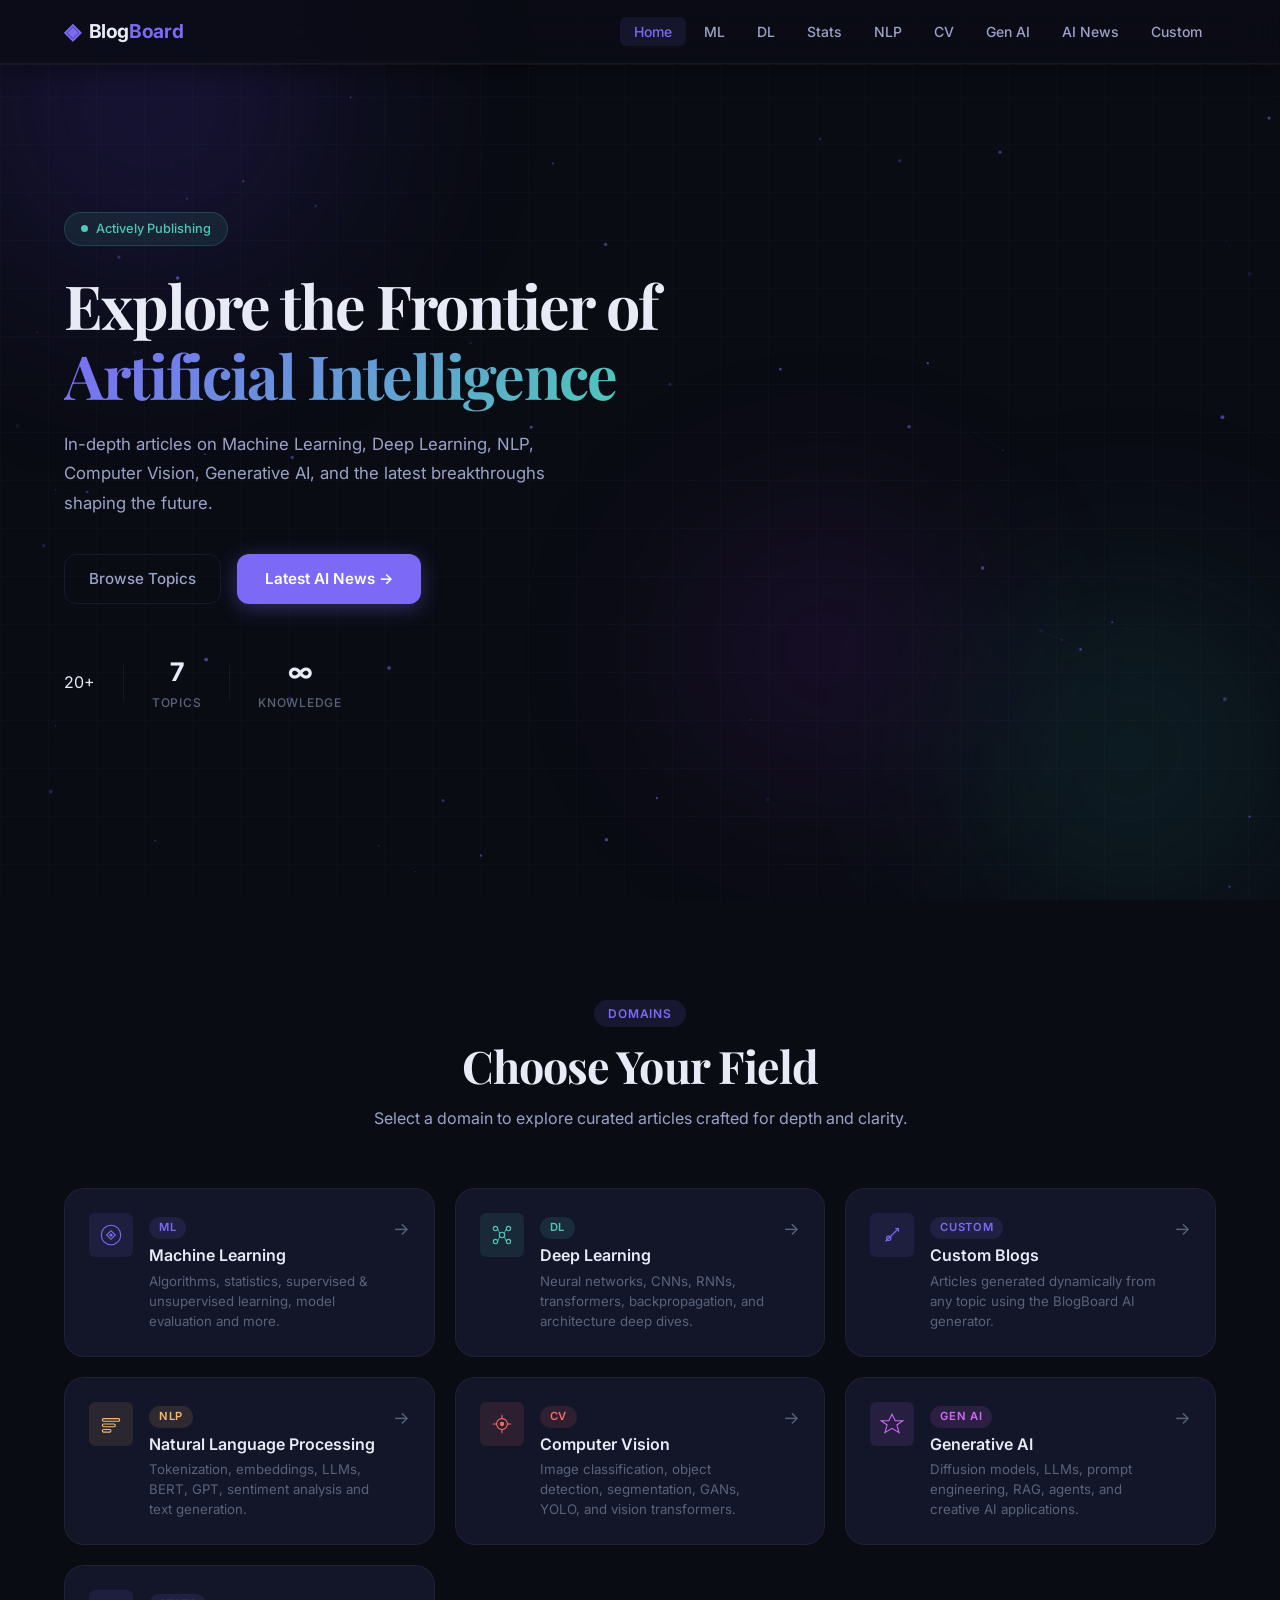
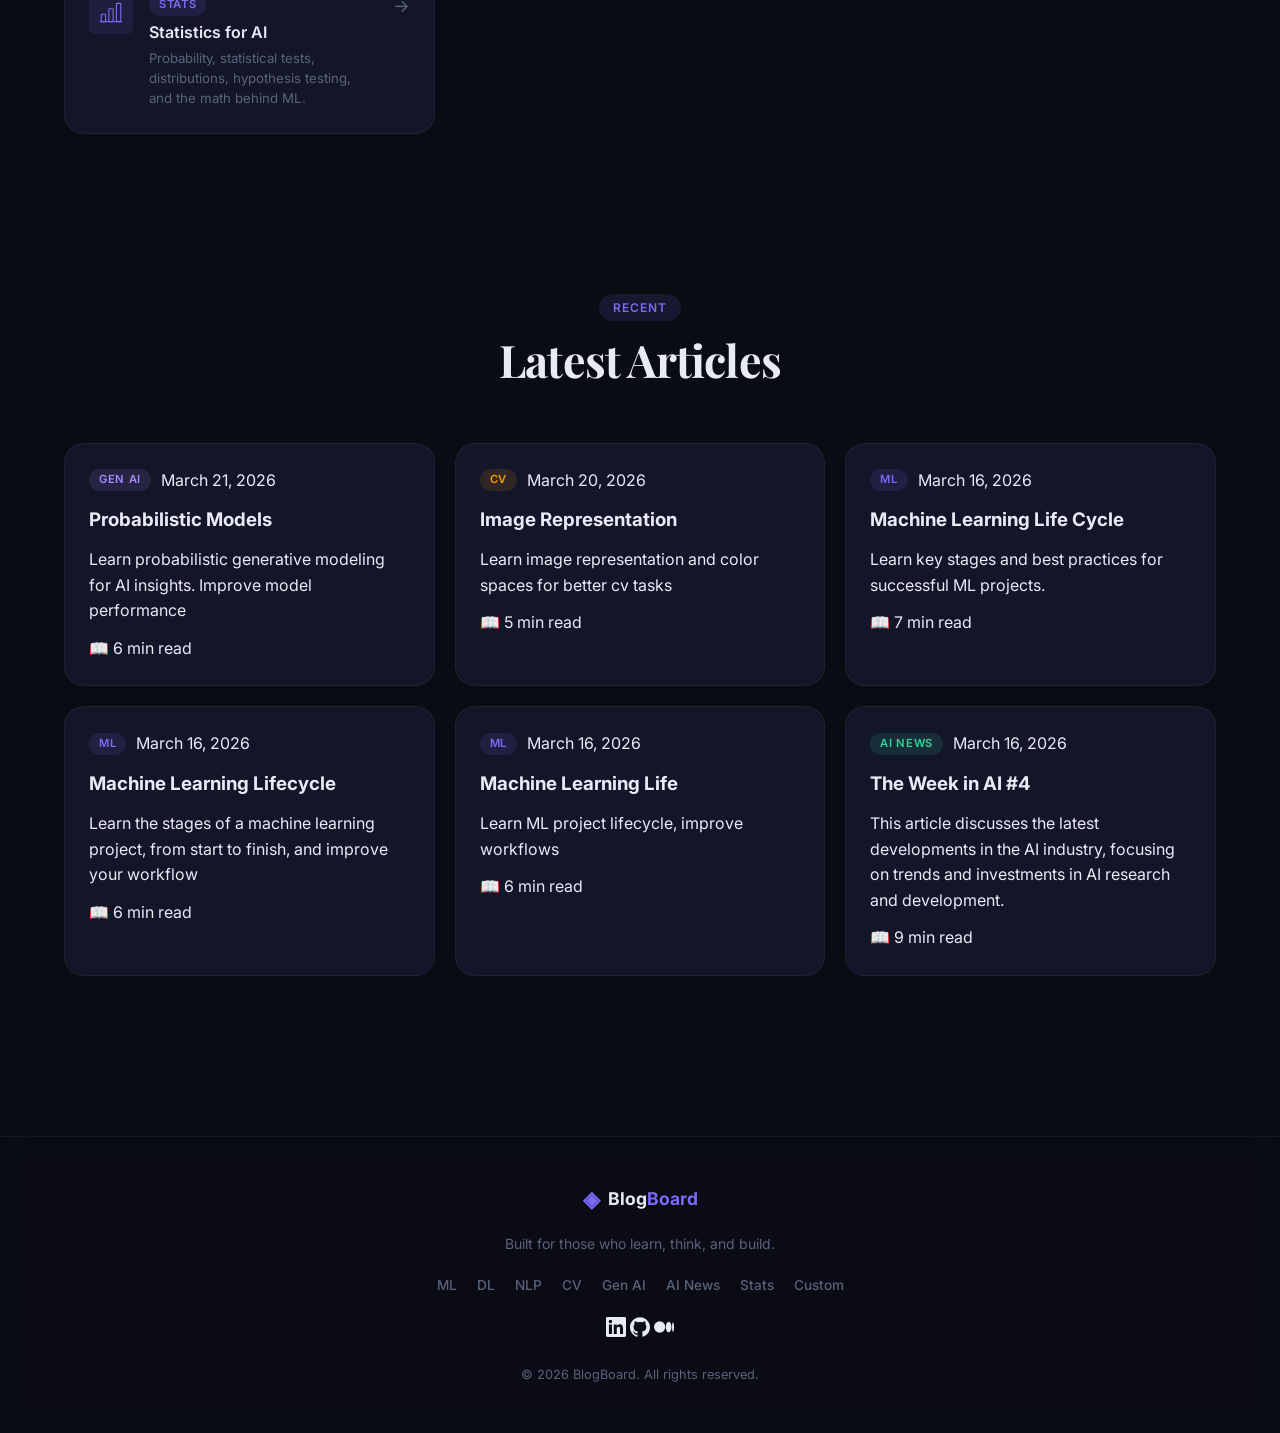
==== commit 904396c9: "could able to add and see the updated custom files on web" ====
--- a/frontend/index.html
+++ b/frontend/index.html
@@ -4,7 +4,7 @@
 <head>
   <meta charset="UTF-8" />
   <meta name="viewport" content="width=device-width, initial-scale=1.0" />
-  <title>BlogBoard — AI & ML Insights</title>
+  <title>BlogBoard - AI & ML Insights</title>
   <meta name="description"
     content="A professional blog exploring Machine Learning, Deep Learning, NLP, Computer Vision, Generative AI, and the latest AI News." />
   <link rel="preconnect" href="https://fonts.googleapis.com" />
@@ -14,6 +14,7 @@
     rel="stylesheet" />
   <link rel="stylesheet" href="css/main.css" />
   <link rel="stylesheet" href="css/home.css" />
+  <link rel="icon" type="image/svg+xml" href="favicon.svg" />
 </head>
 
 <body>
@@ -37,10 +38,12 @@
         <li><a href="index.html" class="nav-link active">Home</a></li>
         <li><a href="category.html#cat=ml" class="nav-link">ML</a></li>
         <li><a href="category.html#cat=dl" class="nav-link">DL</a></li>
+        <li><a href="category.html#cat=statistics" class="nav-link">Stats</a></li>
         <li><a href="category.html#cat=nlp" class="nav-link">NLP</a></li>
         <li><a href="category.html#cat=cv" class="nav-link">CV</a></li>
         <li><a href="category.html#cat=genai" class="nav-link">Gen AI</a></li>
         <li><a href="category.html#cat=ainews" class="nav-link">AI News</a></li>
+        <li><a href="category.html#cat=custom" class="nav-link">Custom</a></li>
       </ul>
       <button class="hamburger" id="hamburger" aria-label="Menu">
         <span></span><span></span><span></span>
@@ -64,8 +67,8 @@
         Generative AI, and the latest breakthroughs shaping the future.
       </p>
       <div class="hero-cta">
-        <a href="#categories" class="btn-primary">Browse Topics</a>
-        <a href="category.html#cat=ainews" class="btn-ghost">Latest AI News →</a>
+        <a href="#categories" class="btn-ghost">Browse Topics</a>
+        <a href="category.html#cat=ainews" class="btn-primary">Latest AI News →</a>
       </div>
       <div class="hero-stats">
         <div class="stat" id="totalBlogs">
@@ -74,7 +77,7 @@
         </div>
         <div class="stat-divider"></div>
         <div class="stat">
-          <span class="stat-num">6</span>
+          <span class="stat-num">7</span>
           <span class="stat-label">Topics</span>
         </div>
         <div class="stat-divider"></div>
@@ -137,6 +140,25 @@
         <div class="cat-arrow">→</div>
         <div class="cat-glow"></div>
       </a>
+      
+      <a href="category.html#cat=custom" class="cat-card" data-cat="custom">
+      <div class="cat-icon-wrap">
+        <svg viewBox="0 0 48 48" fill="none" class="cat-icon">
+          <path d="M12 36 L36 12" stroke="currentColor" stroke-width="2"/>
+          <path d="M30 12 L36 12 L36 18" stroke="currentColor" stroke-width="2"/>
+          <circle cx="18" cy="30" r="4" stroke="currentColor" stroke-width="2"/>
+        </svg>
+      </div>
+      <div class="cat-content">
+        <span class="cat-tag">Custom</span>
+        <h3 class="cat-title">Custom Blogs</h3>
+        <p class="cat-desc">
+          Articles generated dynamically from any topic using the BlogBoard AI generator.
+        </p>
+      </div>
+      <div class="cat-arrow">→</div>
+      <div class="cat-glow"></div>
+    </a>
 
       <a href="category.html#cat=nlp" class="cat-card" data-cat="nlp">
         <div class="cat-icon-wrap">
@@ -190,19 +212,20 @@
         <div class="cat-glow"></div>
       </a>
 
-      <a href="category.html#cat=ainews" class="cat-card" data-cat="ainews">
-        <div class="cat-icon-wrap">
-          <svg viewBox="0 0 48 48" fill="none" class="cat-icon">
-            <rect x="6" y="10" width="36" height="28" rx="3" stroke="currentColor" stroke-width="2" />
-            <line x1="6" y1="18" x2="42" y2="18" stroke="currentColor" stroke-width="2" />
-            <line x1="20" y1="10" x2="20" y2="38" stroke="currentColor" stroke-width="2" />
-            <rect x="24" y="22" width="12" height="5" rx="1" stroke="currentColor" stroke-width="1.5" />
-          </svg>
-        </div>
-        <div class="cat-content">
-          <span class="cat-tag">AI News</span>
-          <h3 class="cat-title">AI News</h3>
-          <p class="cat-desc">Latest research papers, industry developments, model releases, and AI policy updates.</p>
+      <a href="category.html#cat=statistics" class="cat-card" data-cat="statistics">
+        <div class="cat-icon-wrap">
+          <svg viewBox="0 0 48 48" fill="none" class="cat-icon">
+            <rect x="6" y="28" width="8" height="14" rx="1" stroke="currentColor" stroke-width="2" />
+            <rect x="20" y="18" width="8" height="24" rx="1" stroke="currentColor" stroke-width="2" />
+            <rect x="34" y="8" width="8" height="34" rx="1" stroke="currentColor" stroke-width="2" />
+            <line x1="4" y1="42" x2="44" y2="42" stroke="currentColor" stroke-width="2" stroke-linecap="round" />
+          </svg>
+        </div>
+        <div class="cat-content">
+          <span class="cat-tag">Stats</span>
+          <h3 class="cat-title">Statistics for AI</h3>
+          <p class="cat-desc">Probability, statistical tests, distributions, hypothesis testing, and the math behind ML.
+          </p>
         </div>
         <div class="cat-arrow">→</div>
         <div class="cat-glow"></div>
@@ -239,6 +262,30 @@
         <a href="category.html#cat=cv">CV</a>
         <a href="category.html#cat=genai">Gen AI</a>
         <a href="category.html#cat=ainews">AI News</a>
+        <a href="category.html#cat=statistics">Stats</a>
+        <a href="category.html#cat=custom">Custom</a>
+
+      </div>
+      <div class="footer-social">
+        <a href="https://www.linkedin.com/in/ashant-kumar-21a0941a5/" target="_blank" rel="noopener" aria-label="LinkedIn"
+          class="social-link">
+          <svg viewBox="0 0 24 24" fill="currentColor" width="20" height="20">
+            <path
+              d="M20.447 20.452h-3.554v-5.569c0-1.328-.027-3.037-1.852-3.037-1.853 0-2.136 1.445-2.136 2.939v5.667H9.351V9h3.414v1.561h.046c.477-.9 1.637-1.85 3.37-1.85 3.601 0 4.267 2.37 4.267 5.455v6.286zM5.337 7.433a2.062 2.062 0 0 1-2.063-2.065 2.064 2.064 0 1 1 2.063 2.065zm1.782 13.019H3.555V9h3.564v11.452zM22.225 0H1.771C.792 0 0 .774 0 1.729v20.542C0 23.227.792 24 1.771 24h20.451C23.2 24 24 23.227 24 22.271V1.729C24 .774 23.2 0 22.222 0h.003z" />
+          </svg>
+        </a>
+        <a href="https://github.com/ashantfet" target="_blank" rel="noopener" aria-label="GitHub" class="social-link">
+          <svg viewBox="0 0 24 24" fill="currentColor" width="20" height="20">
+            <path
+              d="M12 .297c-6.63 0-12 5.373-12 12 0 5.303 3.438 9.8 8.205 11.385.6.113.82-.258.82-.577 0-.285-.01-1.04-.015-2.04-3.338.724-4.042-1.61-4.042-1.61C4.422 18.07 3.633 17.7 3.633 17.7c-1.087-.744.084-.729.084-.729 1.205.084 1.838 1.236 1.838 1.236 1.07 1.835 2.809 1.305 3.495.998.108-.776.417-1.305.76-1.605-2.665-.3-5.466-1.332-5.466-5.93 0-1.31.465-2.38 1.235-3.22-.135-.303-.54-1.523.105-3.176 0 0 1.005-.322 3.3 1.23.96-.267 1.98-.399 3-.405 1.02.006 2.04.138 3 .405 2.28-1.552 3.285-1.23 3.285-1.23.645 1.653.24 2.873.12 3.176.765.84 1.23 1.91 1.23 3.22 0 4.61-2.805 5.625-5.475 5.92.42.36.81 1.096.81 2.22 0 1.606-.015 2.896-.015 3.286 0 .315.21.69.825.57C20.565 22.092 24 17.592 24 12.297c0-6.627-5.373-12-12-12" />
+          </svg>
+        </a>
+        <a href="https://medium.com/@kalyan45" target="_blank" rel="noopener" aria-label="Medium" class="social-link">
+          <svg viewBox="0 0 24 24" fill="currentColor" width="20" height="20">
+            <path
+              d="M13.54 12a6.8 6.8 0 01-6.77 6.82A6.8 6.8 0 010 12a6.8 6.8 0 016.77-6.82A6.8 6.8 0 0113.54 12zM20.96 12c0 3.54-1.51 6.42-3.38 6.42-1.87 0-3.39-2.88-3.39-6.42s1.52-6.42 3.39-6.42 3.38 2.88 3.38 6.42M24 12c0 3.17-.53 5.75-1.19 5.75-.66 0-1.19-2.58-1.19-5.75s.53-5.75 1.19-5.75C23.47 6.25 24 8.83 24 12z" />
+          </svg>
+        </a>
       </div>
       <p class="footer-copy">© 2026 BlogBoard. All rights reserved.</p>
     </div>
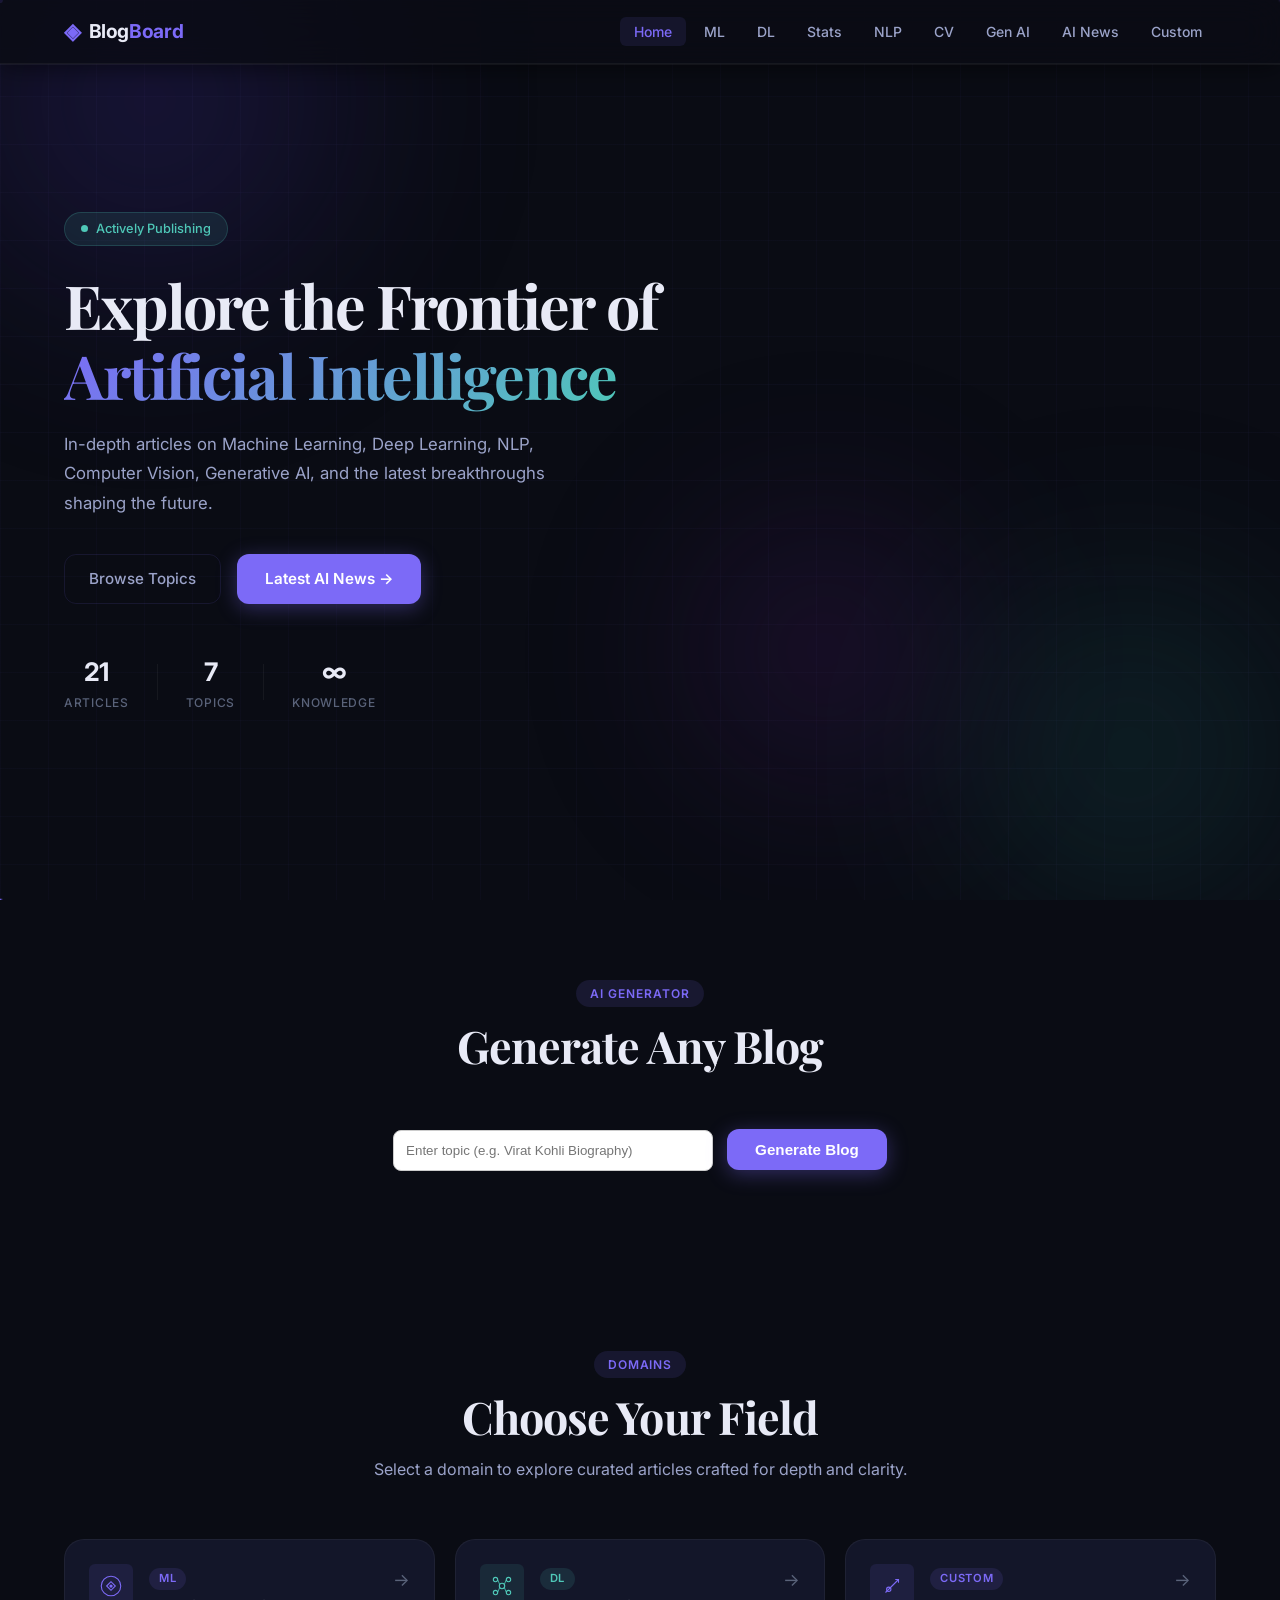
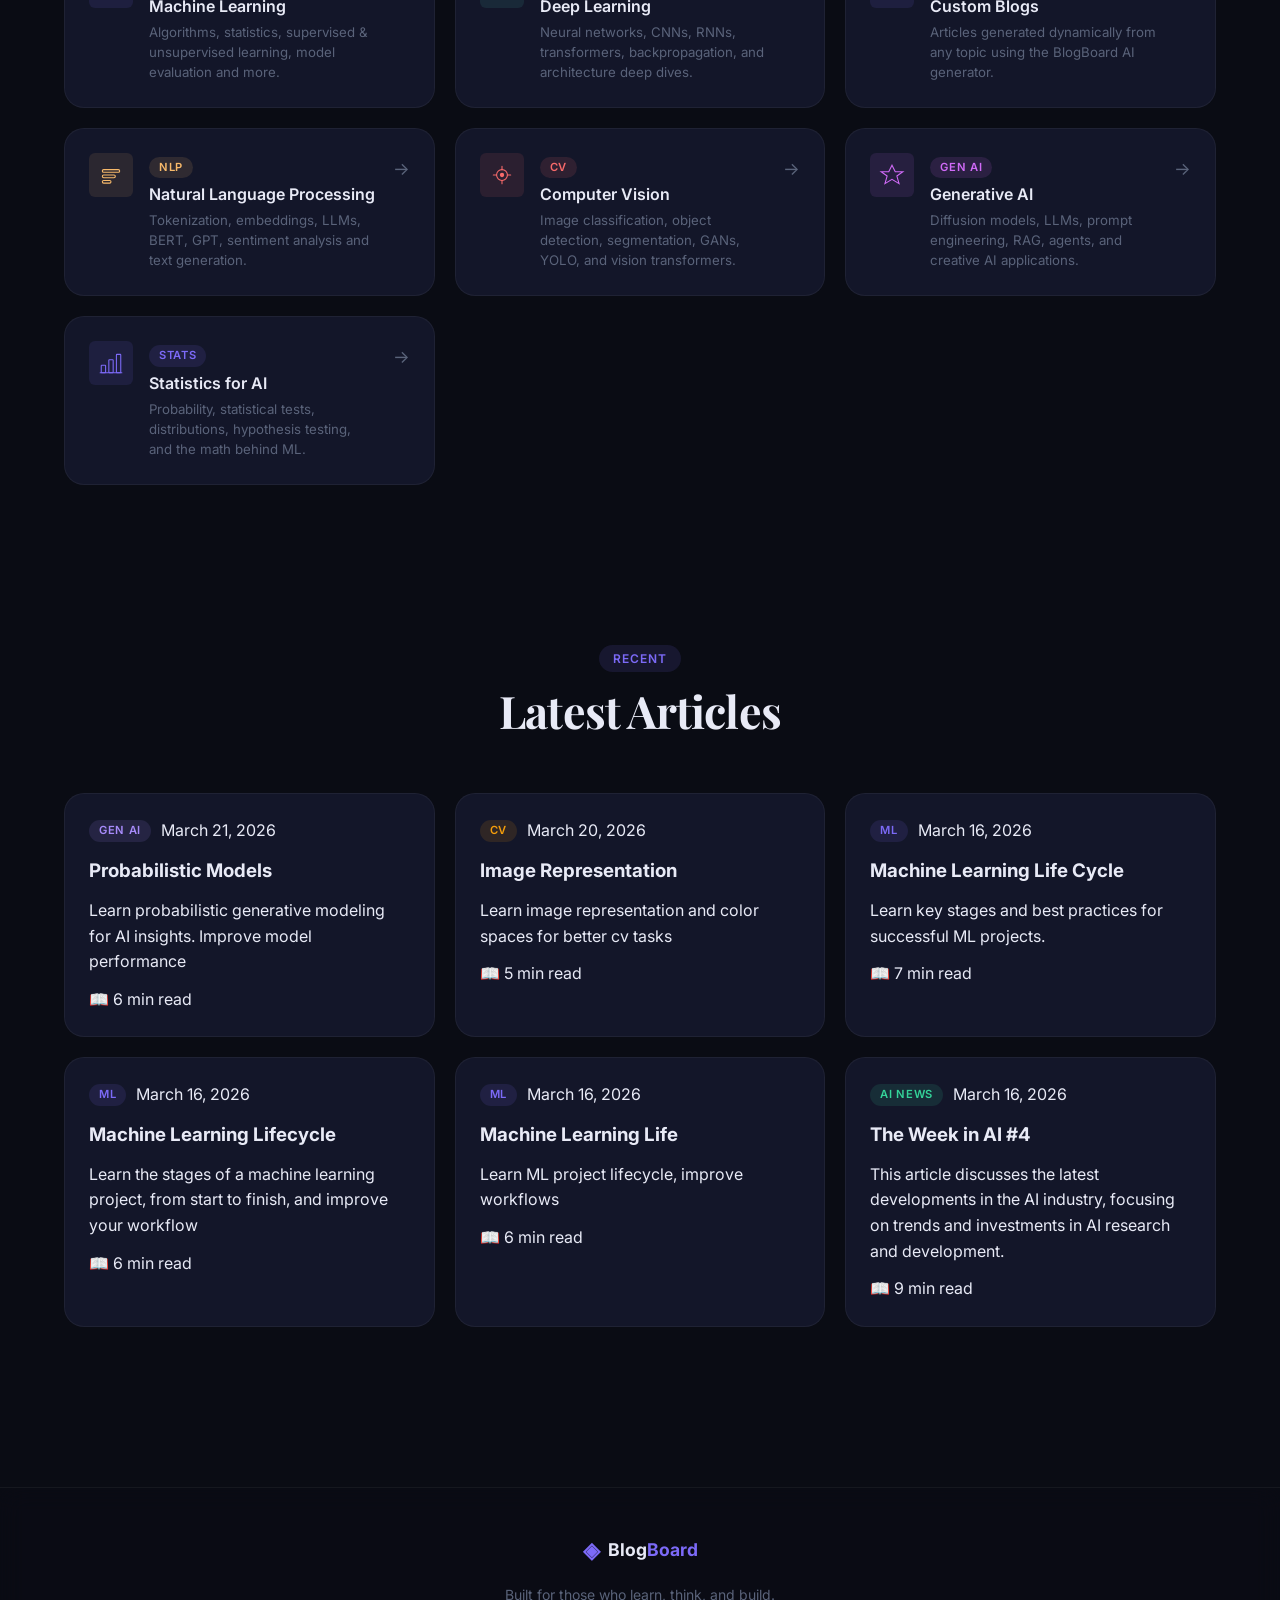
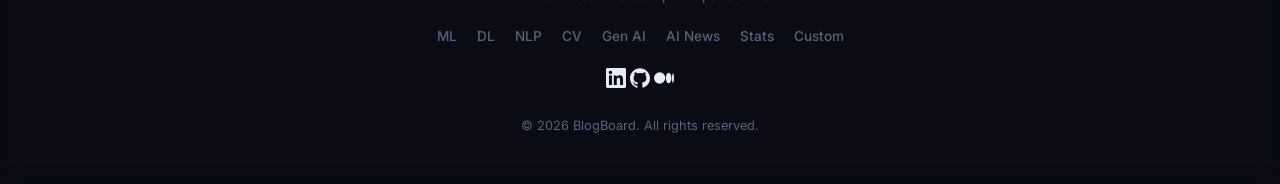
==== commit f67e5627: "UPDate implemented and tested" ====
--- a/frontend/index.html
+++ b/frontend/index.html
@@ -92,6 +92,28 @@
     </div>
   </section>
 
+  <section class="generator-section">
+    <div class="section-header">
+      <span class="section-tag">AI Generator</span>
+      <h2 class="section-title">Generate Any Blog</h2>
+    </div>
+
+    <div class="generator-box">
+      <input
+        id="topicInput"
+        type="text"
+        placeholder="Enter topic (e.g. Virat Kohli Biography)"
+        class="generator-input"
+      />
+
+      <button onclick="generateBlog()" class="btn-primary">
+        Generate Blog
+      </button>
+
+      <p id="generatorStatus"></p>
+    </div>
+  </section>
+
   <!-- Categories Section -->
   <section class="categories-section" id="categories">
     <div class="section-header">
@@ -140,7 +162,7 @@
         <div class="cat-arrow">→</div>
         <div class="cat-glow"></div>
       </a>
-      
+
       <a href="category.html#cat=custom" class="cat-card" data-cat="custom">
       <div class="cat-icon-wrap">
         <svg viewBox="0 0 48 48" fill="none" class="cat-icon">
--- a/frontend/css/home.css
+++ b/frontend/css/home.css
@@ -146,6 +146,8 @@
     grid-template-columns: repeat(3, 1fr);
     gap: 20px;
 }
+
+
 
 .cat-card {
     position: relative;
@@ -207,6 +209,10 @@
     border-color: rgba(106, 180, 247, 0.4);
 }
 
+.cat-card[data-cat="statistics"]:hover {
+    border-color: rgba(251, 146, 60, 0.4);
+}
+
 .cat-icon-wrap {
     flex-shrink: 0;
     width: 44px;
@@ -409,6 +415,7 @@
     flex: 1;
     display: -webkit-box;
     -webkit-line-clamp: 2;
+    line-clamp: 2;
     -webkit-box-orient: vertical;
     overflow: hidden;
 }
@@ -463,4 +470,20 @@
     .hero-title {
         font-size: 2rem;
     }
+}
+.generator-section {
+  margin: 80px auto;
+  text-align: center;
+}
+
+.generator-box {
+  margin-top: 20px;
+}
+
+.generator-input {
+  padding: 12px;
+  width: 320px;
+  border-radius: 8px;
+  border: 1px solid #ccc;
+  margin-right: 10px;
 }
